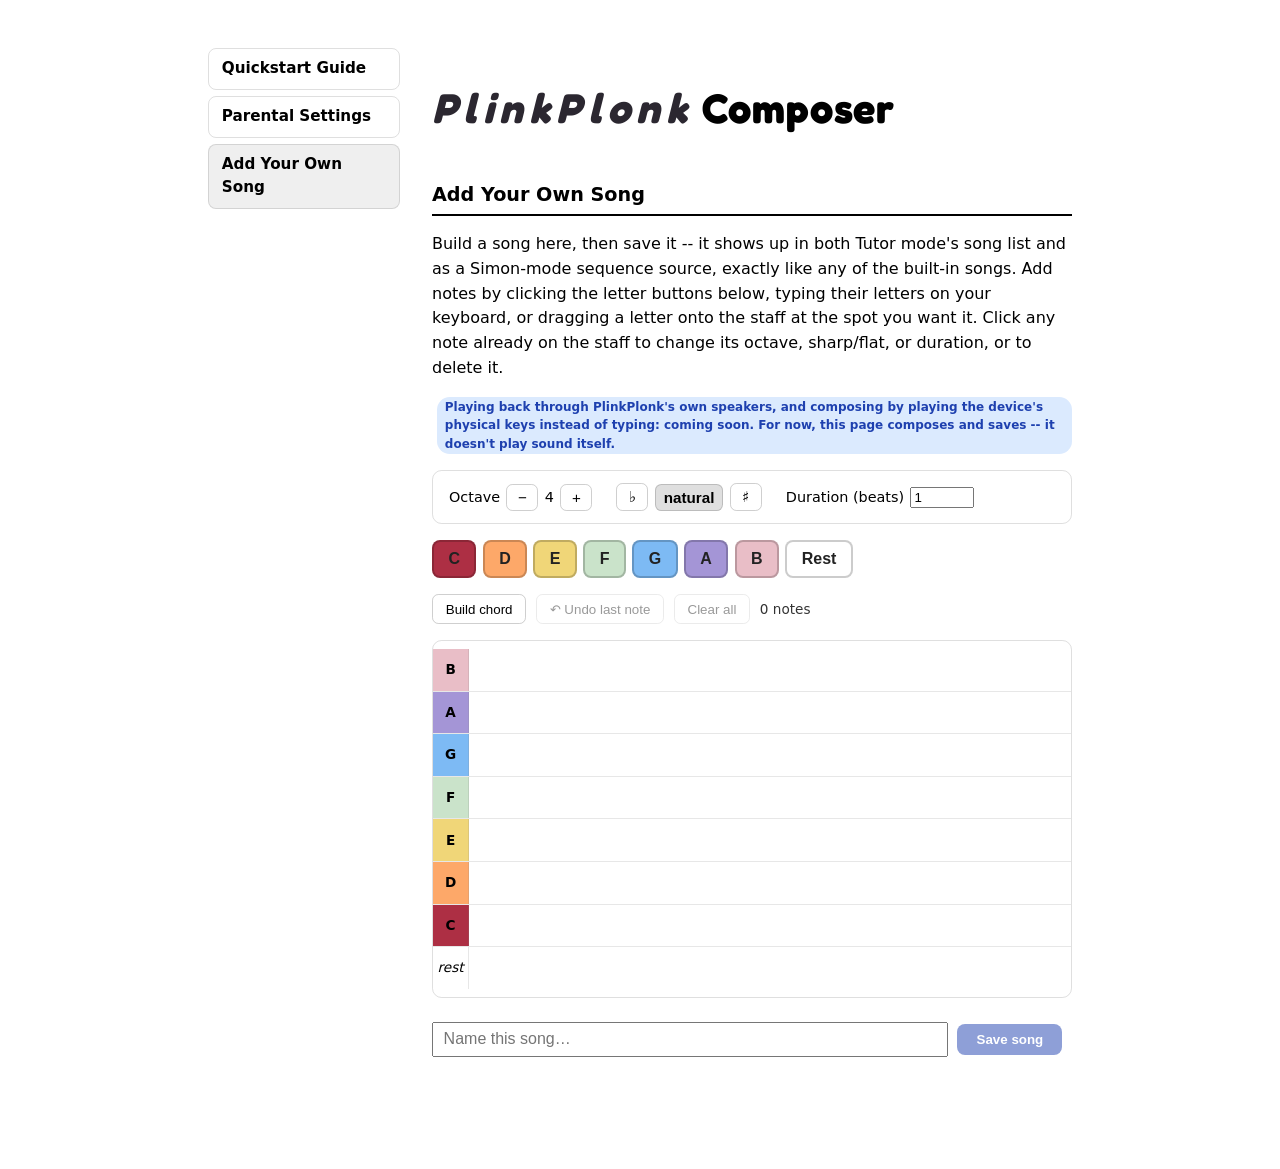
==== web/add-your-own-song.html @ 1f18d6dd "Remove the wordmark's white/theme-colored text-stroke entirely Direct feedback: the outline (visible" ====
<!doctype html>
<html lang="en">
<head>
<meta charset="utf-8">
<meta name="viewport" content="width=device-width, initial-scale=1">
<title>PlinkPlonk Add Your Own Song</title>
<link rel="preconnect" href="https://fonts.googleapis.com">
<link rel="preconnect" href="https://fonts.gstatic.com" crossorigin>
<link href="https://fonts.googleapis.com/css2?family=Fredoka:wght@600&display=swap" rel="stylesheet">
<link rel="stylesheet" href="style.css">
<style>
  /* Composer-specific styles, kept out of the shared style.css since
     no other page needs them. Colors below are the KEYCAP hex palette
     from docs/color-palette.md, not led_ring.py's NOTE_COLORS -- the
     ring's values are deliberately dim (max channel 88/255) for LED
     legibility and would read as near-black on a page; the keycap
     set is "what the letter's physical button actually looks like,"
     the more natural reference for a screen. Keep both in sync with
     their respective source-of-truth files if either is retuned. */
  .letter-colors {
    --c: #ad2f44; --d: #fda869; --e: #f0d678;
    --f: #cae3ca; --g: #7dbaf4; --a: #a495d6; --b: #e9bec7;
  }

  .composer { margin-top: 1rem; }

  .pen-row {
    display: flex;
    flex-wrap: wrap;
    gap: 1.5rem;
    align-items: center;
    padding: 0.75rem 1rem;
    border: 1px solid #8884;
    border-radius: 0.6rem;
    margin-bottom: 1rem;
  }
  .pen-group { display: flex; align-items: center; gap: 0.4rem; font-size: 0.9rem; }
  .pen-group button {
    min-width: 2rem;
    padding: 0.25rem 0.5rem;
    border-radius: 0.4rem;
    border: 1px solid #8886;
    background: transparent;
    color: inherit;
    cursor: pointer;
    font-size: 0.95rem;
  }
  .pen-group button.active { background: #8884; font-weight: 700; }
  .pen-group input[type="number"] { width: 3.5rem; }

  .palette {
    display: flex;
    gap: 0.4rem;
    margin-bottom: 1rem;
    flex-wrap: wrap;
  }
  .palette button, .rest-btn {
    padding: 0.5rem 0.9rem;
    border-radius: 0.5rem;
    border: 2px solid #0003;
    font-weight: 700;
    font-size: 1rem;
    cursor: pointer;
    color: #222;
  }
  /* Solid white, not the previous translucent #8882 (~13% opacity --
     barely visible next to the vividly-colored note buttons, and its
     `color: inherit` text made it worse in dark mode). Fixed color
     regardless of page theme, matching how the note buttons are also
     fixed colors rather than adapting to light/dark -- direct
     feedback 2026-09-02. */
  .rest-btn { background: #fff; color: #222; border-style: dashed; }
  .palette button[draggable], .rest-btn[draggable] { cursor: grab; }

  .staff {
    border: 1px solid #8884;
    border-radius: 0.6rem;
    padding: 0.5rem 0;
    overflow-x: auto;
    margin-bottom: 0.75rem;
  }
  .lane {
    position: relative;
    height: 2.6rem;
    border-bottom: 1px solid #8883;
    display: flex;
    align-items: center;
  }
  .lane:last-child { border-bottom: none; }
  .lane-label {
    position: sticky;
    left: 0;
    width: 2.2rem;
    flex: 0 0 2.2rem;
    text-align: center;
    font-weight: 700;
    font-size: 0.85rem;
    background: Canvas;
    z-index: 1;
    border-right: 1px solid #8883;
    align-self: stretch;
    display: flex;
    align-items: center;
    justify-content: center;
  }
  .lane-track { position: relative; flex: 1; height: 100%; min-width: 20rem; }
  .rest-lane .lane-label { font-style: italic; font-weight: 400; }

  .note-token {
    position: absolute;
    top: 0.35rem;
    height: 1.9rem;
    border-radius: 0.35rem;
    border: 2px solid #0003;
    display: flex;
    align-items: center;
    justify-content: center;
    font-size: 0.75rem;
    font-weight: 700;
    color: #222;
    cursor: pointer;
    white-space: nowrap;
    padding: 0 0.3rem;
    box-sizing: border-box;
  }
  .note-token.selected { outline: 3px solid #1e40af; outline-offset: 1px; }
  /* Same fix as .rest-btn above -- solid white, not translucent. */
  .note-token.rest-token { background: #fff; color: #222; border-style: dashed; }

  .toolbar { display: flex; gap: 0.6rem; flex-wrap: wrap; margin-bottom: 1rem; align-items: center; }
  .toolbar button { padding: 0.4rem 0.8rem; border-radius: 0.4rem; border: 1px solid #8886; background: transparent; color: inherit; cursor: pointer; }
  .toolbar button:disabled { opacity: 0.4; cursor: not-allowed; }
  .toolbar button.armed { border-color: #b91c1c; color: #b91c1c; font-weight: 700; }
  .toolbar button[aria-pressed="true"] { background: #1e40af; border-color: #1e40af; color: #fff; font-weight: 700; }
  /* Chord members share a beat position (see beatOffsets() in the JS)
     -- this outline is the only visual cue tying them together across
     lanes, so it needs to read clearly even next to a note's own
     letter-colored background. Purple, not the same blue as
     .selected below, so a selected chord note doesn't read as just a
     thicker version of the same outline. */
  .note-token.chorded { outline: 2px solid #7c3aed; outline-offset: 1px; }

  .editor-panel {
    border: 1px solid #8884;
    border-radius: 0.6rem;
    padding: 0.75rem 1rem;
    margin-bottom: 1rem;
    display: none;
  }
  .editor-panel.open { display: flex; gap: 1.5rem; flex-wrap: wrap; align-items: center; }

  .save-row { display: flex; gap: 0.6rem; flex-wrap: wrap; align-items: center; margin-top: 1.5rem; }
  .save-row input[type="text"] { flex: 1; min-width: 12rem; padding: 0.4rem 0.6rem; font-size: 1rem; }
  .save-row button {
    padding: 0.5rem 1.2rem;
    border-radius: 0.5rem;
    border: none;
    background: #1e40af;
    color: white;
    font-weight: 700;
    cursor: pointer;
  }
  .save-row button:disabled { opacity: 0.5; cursor: not-allowed; }
  .save-status { font-size: 0.9rem; }
  .save-status.error { color: #b91c1c; }
  .save-status.ok { color: #15803d; }

  /* PlinkPlonk wordmark: on load, each letter fades in, in melody-wave
     order (not left-to-right reading order -- see --i on each span
     below), then once the whole word is visible, a second pass in
     that same order briefly flashes each letter to its real LED color
     before settling back to its resting color for good. The stroke
     never changes, only the fill (color) animates, so at rest the
     word reads as plain text -- the color wave is a one-time
     flourish, not the resting state, since a fully colored wordmark
     tested as too hard to read. Ported from the "ChromaCade Composer"
     design artifact, 2026-09-02 -- see that artifact for the fuller
     design rationale/iteration history.

     Resting/stroke color is theme-aware (--wm-base below), not a flat
     white like the artifact used -- that artifact had its own dark
     page background to sit against; this page has no dark theme of
     its own, just the browser's light/dark default via style.css's
     color-scheme: light dark, so white text needs to become dark text
     in light mode or it's invisible against the common white
     background. No background chip needed once the text color itself
     adapts -- direct feedback 2026-09-02, an earlier version used a
     dark pill behind the wordmark instead. */
  /* Font/size/spacing now come from style.css's shared h1 rule (kept
     in sync there so this page's animated wordmark matches the plain
     "PlinkPlonk" heading on the other 2 pages) -- this class only
     adds the layout this page's heading specifically needs (wordmark
     + "Composer" as a wrapping flex row). */
  .composer-title {
    display: flex;
    align-items: center;
    flex-wrap: wrap;
    gap: 0.5rem;
  }
  /* Italic + letter-spacing now come from style.css's shared
     .wordmark rule (kept in sync there so the plain "PlinkPlonk" on
     the other 2 pages matches this animated one exactly) -- this page
     just adds --wm-base, the animated version's theme-aware fill
     color, which the plain static wordmark on the other pages doesn't
     need (it just takes the surrounding text color). */
  .wordmark {
    --wm-base: #2b2730;
  }
  @media (prefers-color-scheme: dark) {
    .wordmark { --wm-base: #fff; }
  }
  @keyframes wordmark-reveal {
    from { opacity: 0; }
    to { opacity: 1; }
  }
  @keyframes wordmark-wave {
    0%, 100% { color: var(--wm-base); }
    20%, 80% { color: var(--letter-color); }
  }
  /* Plain and fully visible by default -- NOT animating on page load.
     The reveal+wave sequence only runs once JS adds .play to .wordmark
     (see the script below), gated on the exact same trigger as the
     melody (autoplay-allowed immediately, or the first click/keypress
     otherwise) so the two can never drift apart the way they did when
     the visual ran unconditionally on load while audio waited for a
     gesture -- direct feedback 2026-09-02. */
  .wordmark span {
    display: inline-block;
    opacity: 1;
    color: var(--wm-base);
  }
  .wordmark.play span {
    opacity: 0;
    animation:
      wordmark-reveal 0.15s ease-out calc(var(--i) * 0.16s) forwards,
      wordmark-wave 0.8s ease-in-out calc(1s + var(--i) * 0.16s) forwards;
  }
  @media (prefers-reduced-motion: reduce) {
    .wordmark.play span {
      animation: none;
      opacity: 1;
      color: var(--wm-base);
    }
  }
</style>
</head>
<body>
<div class="page letter-colors">
<nav class="site-nav" aria-label="Site sections">
  <a href="index.html">Quickstart Guide</a>
  <a href="parental-settings.html">Parental Settings</a>
  <a href="add-your-own-song.html" class="active">Add Your Own Song</a>
</nav>
<div class="content">

<h1 class="composer-title"><span class="wordmark" aria-label="PlinkPlonk"><span style="--letter-color:rgb(176,0,0); --i:2">P</span><span style="--letter-color:rgb(176,30,0); --i:6">l</span><span style="--letter-color:rgb(176,110,0); --i:0">i</span><span style="--letter-color:rgb(0,176,0); --i:3">n</span><span style="--letter-color:rgb(0,0,176); --i:1">k</span><span style="--letter-color:rgb(80,0,176); --i:5">P</span><span style="--letter-color:rgb(176,0,70); --i:4">l</span><span style="--letter-color:rgb(176,0,0); --i:9">o</span><span style="--letter-color:rgb(176,30,0); --i:8">n</span><span style="--letter-color:rgb(176,110,0); --i:7">k</span></span> Composer</h1>
<h2>Add Your Own Song</h2>
<p>
  Build a song here, then save it -- it shows up in both Tutor mode's song list and
  as a Simon-mode sequence source, exactly like any of the built-in songs. Add notes
  by clicking the letter buttons below, typing their letters on your keyboard, or
  dragging a letter onto the staff at the spot you want it. Click any note already on
  the staff to change its octave, sharp/flat, or duration, or to delete it.
</p>
<p class="soon" style="display:block; margin-top:0.5rem;">
  Playing back through PlinkPlonk's own speakers, and composing by playing the
  device's physical keys instead of typing: coming soon. For now, this page composes
  and saves -- it doesn't play sound itself.
</p>

<div class="composer">

<div class="pen-row" aria-label="Settings for the next note you add">
  <div class="pen-group">
    <span>Octave</span>
    <button type="button" id="octave-down" aria-label="Lower octave">&minus;</button>
    <span id="octave-value">4</span>
    <button type="button" id="octave-up" aria-label="Higher octave">+</button>
  </div>
  <div class="pen-group" role="group" aria-label="Sharp, natural, or flat">
    <button type="button" data-accidental="-1">&#9837;</button>
    <button type="button" data-accidental="0" class="active">natural</button>
    <button type="button" data-accidental="1">&#9839;</button>
  </div>
  <div class="pen-group">
    <label for="duration-input">Duration (beats)</label>
    <input type="number" id="duration-input" value="1" min="0.25" step="0.25">
  </div>
</div>

<div class="palette" aria-label="Note letters -- click, or drag onto the staff">
  <button type="button" draggable="true" data-letter="C" style="background:var(--c)">C</button>
  <button type="button" draggable="true" data-letter="D" style="background:var(--d)">D</button>
  <button type="button" draggable="true" data-letter="E" style="background:var(--e)">E</button>
  <button type="button" draggable="true" data-letter="F" style="background:var(--f)">F</button>
  <button type="button" draggable="true" data-letter="G" style="background:var(--g)">G</button>
  <button type="button" draggable="true" data-letter="A" style="background:var(--a)">A</button>
  <button type="button" draggable="true" data-letter="B" style="background:var(--b)">B</button>
  <button type="button" draggable="true" class="rest-btn" data-letter="">Rest</button>
</div>

<div class="toolbar">
  <button type="button" id="chord-btn" aria-pressed="false">Build chord</button>
  <button type="button" id="undo-btn" disabled>&#8630; Undo last note</button>
  <button type="button" id="clear-btn" disabled>Clear all</button>
  <span id="note-count" style="font-size:0.85rem; opacity:0.8;">0 notes</span>
</div>
<p id="chord-hint" class="soon" style="display:none; margin-top:-0.5rem; margin-bottom:0.75rem;">
  Building a chord -- add up to 7 different letters, they'll stack together. Click "Build chord" again when done.
</p>

<div class="staff" id="staff" aria-label="Your song, low notes at the bottom">
  <!-- 8 lanes (B..C, then Rest) built by JS below -->
</div>

<div class="editor-panel" id="editor-panel">
  <strong>Editing note <span id="editor-position"></span>:</strong>
  <div class="pen-group">
    <span>Octave</span>
    <button type="button" id="editor-octave-down">&minus;</button>
    <span id="editor-octave-value"></span>
    <button type="button" id="editor-octave-up">+</button>
  </div>
  <div class="pen-group" role="group" aria-label="Sharp, natural, or flat">
    <button type="button" id="editor-flat">&#9837;</button>
    <button type="button" id="editor-natural">natural</button>
    <button type="button" id="editor-sharp">&#9839;</button>
  </div>
  <div class="pen-group">
    <label for="editor-duration">Duration (beats)</label>
    <input type="number" id="editor-duration" min="0.25" step="0.25">
  </div>
  <button type="button" id="editor-repeat">Repeat</button>
  <button type="button" id="editor-delete" style="color:#b91c1c;">Delete this note</button>
  <button type="button" id="editor-close">Done</button>
</div>

<div class="save-row">
  <input type="text" id="song-name" placeholder="Name this song&hellip;" maxlength="60">
  <button type="button" id="save-btn" disabled>Save song</button>
  <span class="save-status" id="save-status"></span>
</div>

</div>

</div>
</div>
<script>
"use strict";
// PlinkPlonk's own secret jingle -- the word's letters map, via the
// same C-D-E-F-G-A-B note-color cycle the wordmark wave above uses,
// to C D E F G A B C D E. Ported from the "ChromaCade Composer"
// design artifact 2026-09-02, pacing/notes confirmed live on
// plinkplonk's real speakers (Toy Piano GM voice) that same day --
// see audio/prompts/plinkplonk_theme.wav and tutor_songs.py's
// "plink_the_plonks" entry for that real-hardware version. This is a
// synthesized triangle-wave approximation, not literal FluidSynth
// playback -- a browser has no way to run the real GM soundfont,
// only Web Audio oscillators.
(function () {
  var AudioCtx = window.AudioContext || window.webkitAudioContext;
  if (!AudioCtx) return; // no Web Audio support -- the visual wave still works fine on its own

  // Wave-order, not reading order -- see .wordmark span's --i above
  // (each letter's wave step, independent of where it sits in
  // "PlinkPlonk" itself). Swoop E-G-C, leap to B, back down through
  // A-D, a big jump to the high E, then a descending E-D-C landing on
  // the tonic an octave up. Exactly 10 notes: 2 C/D/E each (second
  // occurrence an octave up), 1 each of F/G/A/B.
  var NOTE_HZ = [
    329.63, // E4 -- i    (--i:0)
    392.0,  // G4 -- k    (--i:1)
    261.63, // C4 -- P    (--i:2)
    349.23, // F4 -- n    (--i:3)
    493.88, // B4 -- l    (--i:4)
    440.0,  // A4 -- P    (--i:5)
    293.66, // D4 -- l    (--i:6)
    659.25, // E5 -- k, octave up (--i:7)
    587.33, // D5 -- n, octave up (--i:8)
    523.25  // C5 -- o, octave up, tonic landing (--i:9)
  ];
  var BASE_DELAY_S = 1.0;
  var STAGGER_S = 0.16;
  var NOTE_DURATION_S = 0.5;
  var CHORD_DURATION_S = 1.2;

  var ctx = new AudioCtx();

  function playNote(freq, startTime, duration, peakGain) {
    duration = duration || NOTE_DURATION_S;
    peakGain = peakGain || 0.15;
    var osc = ctx.createOscillator();
    var gain = ctx.createGain();
    osc.type = "triangle"; // soft/toy-like, not a harsh square/saw
    osc.frequency.value = freq;
    gain.gain.setValueAtTime(0, startTime);
    gain.gain.linearRampToValueAtTime(peakGain, startTime + 0.02);
    gain.gain.exponentialRampToValueAtTime(0.0001, startTime + duration);
    osc.connect(gain);
    gain.connect(ctx.destination);
    osc.start(startTime);
    osc.stop(startTime + duration + 0.05);
  }

  // Schedules the whole melody + landing chord starting `delay`
  // seconds from whenever this actually runs -- called either
  // immediately below (if audio is already allowed to play) or from
  // the first-gesture handler further down. Deliberately NOT just
  // scheduled once up front at page load with a fixed 1s delay: if
  // the browser's autoplay policy has the context suspended, its
  // clock stays frozen at that original schedule until a user gesture
  // resumes it -- by then the *visual* wave (which isn't gated by any
  // permission) has usually already finished, so the melody would
  // start playing well after the colors it's supposed to track. This
  // way, whenever playback actually becomes possible, it starts
  // (near-)immediately rather than replaying a stale schedule.
  // The CSS wave (@keyframes wordmark-wave, 20%/80% { letter-color })
  // doesn't reach full color until 20% into its 0.8s cycle -- a note
  // starting at the same instant the wave animation *begins* is
  // therefore audibly ahead of when its letter actually looks colored.
  // Direct feedback 2026-09-02: shift every note onset by that same
  // 20%-of-0.8s gap so the ear and eye land together.
  var VISUAL_PEAK_OFFSET_S = 0.8 * 0.2;

  function scheduleMelody(delay) {
    var now = ctx.currentTime;
    NOTE_HZ.forEach(function (freq, i) {
      // Last note (i=9, the C5 landing) rings for the same longer
      // duration as the chord notes layered under it below, so the
      // root doesn't cut off while E5/G5 are still sustaining.
      var duration = i === NOTE_HZ.length - 1 ? CHORD_DURATION_S : NOTE_DURATION_S;
      playNote(freq, now + delay + VISUAL_PEAK_OFFSET_S + i * STAGGER_S, duration);
    });

    // Final note (index 9) harmonized into a full C major chord
    // instead of staying a bare tone, so the melody resolves rather
    // than trails off. E5 reuses a pitch already heard at index 7;
    // G5 is new, the one place a note plays without a corresponding
    // letter flash.
    var landingTime = now + delay + VISUAL_PEAK_OFFSET_S + 9 * STAGGER_S;
    playNote(659.25, landingTime, CHORD_DURATION_S, 0.09); // E5
    playNote(783.99, landingTime, CHORD_DURATION_S, 0.09); // G5
  }

  // Starts BOTH the visual reveal/wave (by adding .play, see the CSS
  // above) and the melody together, from whatever moment this actually
  // runs -- the two can only stay in sync if something drives them
  // both from the same trigger, rather than the visual running
  // unconditionally on load while audio waits on its own gesture.
  function startShow() {
    var wordmark = document.querySelector(".wordmark");
    if (wordmark) wordmark.classList.add("play");
    scheduleMelody(BASE_DELAY_S);
  }

  if (ctx.state === "suspended") {
    // Audio blocked until a user gesture -- wait for the first one
    // (a click, or the first keypress from typing a song letter) and
    // start the whole show at that moment, instead of running the
    // visual on load and leaving audio to catch up late.
    var resume = function () {
      ctx.resume().then(startShow);
      window.removeEventListener("pointerdown", resume);
      window.removeEventListener("keydown", resume);
    };
    window.addEventListener("pointerdown", resume, { once: true });
    window.addEventListener("keydown", resume, { once: true });
  } else {
    // Already allowed (e.g. a repeat visit -- browsers grant sites an
    // autoplay allowance once you've interacted with them before) --
    // nothing to wait for, start immediately.
    startShow();
  }
})();
</script>
<script src="add-your-own-song.js"></script>
</body>
</html>
---- web/style.css ----
:root { color-scheme: light dark; }
body {
  font-family: -apple-system, system-ui, "Segoe UI", Roboto, sans-serif;
  max-width: 54rem;
  margin: 3rem auto;
  padding: 0 1.5rem 4rem;
  line-height: 1.55;
}
/* Brand heading -- every h1 across these pages is "PlinkPlonk ..."
   (see index.html/parental-settings.html/add-your-own-song.html),
   never a different kind of heading, so this styles the bare
   selector rather than needing a dedicated class. Fredoka is loaded
   via a per-page <link> (not @import here, so the pages that don't
   need it can skip the request -- though in practice all 3 currently
   do), matching the size/font used for the composer page's animated
   wordmark so the brand reads consistently across all 3 pages. */
h1 {
  font-family: "Fredoka", ui-rounded, "Segoe UI", sans-serif;
  font-weight: 700;
  font-size: clamp(1.9rem, 5vw, 2.6rem);
  letter-spacing: 0.02em;
  margin-bottom: 0.25rem;
}
/* The "PlinkPlonk" wordmark's own emphasis -- italic + wider tracking,
   set apart from the rest of the heading (a badge, or "Composer" on
   the add-your-own-song page, both stay upright/normal-spacing).
   Shared here so index.html/parental-settings.html's plain heading
   matches the composer page's animated wordmark exactly, not just in
   font/size (both already come from the h1 rule above) but in this
   emphasis too -- direct request 2026-09-02. The composer page's own
   <style> block still owns --wm-base (the animated version's
   theme-aware fill color) and the reveal/wave keyframes -- those are
   specific to that page's letter-by-letter animation, not needed here
   where the word is just static text taking the surrounding color. */
.wordmark {
  font-style: italic;
  letter-spacing: 0.15em;
}
h2 { font-size: 1.2rem; margin-top: 2.5rem; border-bottom: 2px solid currentColor; padding-bottom: 0.25rem; }
h3 { font-size: 1rem; margin-top: 1.5rem; }
.badge {
  display: inline-block;
  padding: 0.15rem 0.6rem;
  border-radius: 1rem;
  background: #fef3c7;
  color: #92400e;
  font-size: 0.8rem;
  font-weight: 600;
}
.soon {
  display: inline-block;
  padding: 0.05rem 0.5rem;
  border-radius: 0.8rem;
  background: #dbeafe;
  color: #1e40af;
  font-size: 0.75rem;
  font-weight: 600;
  margin-left: 0.3rem;
}
table { border-collapse: collapse; width: 100%; margin: 0.75rem 0; }
td, th { text-align: left; padding: 0.3rem 0.6rem 0.3rem 0; border-bottom: 1px solid #8883; font-size: 0.95rem; }
.swatch { display: inline-block; width: 0.9rem; height: 0.9rem; border-radius: 50%; margin-right: 0.4rem; vertical-align: -1px; border: 1px solid #8888; }
code { background: #8882; padding: 0.1rem 0.35rem; border-radius: 0.3rem; font-size: 0.9em; }
ul, ol { padding-left: 1.3rem; }
li { margin: 0.3rem 0; }

/* Site-wide sidebar nav, shared by every page under web/ -- stacks
   above the content on narrow (phone) viewports, becomes a true left
   sidebar once there's room, per "a side section" request 2026-08-17. */
.page {
  display: flex;
  flex-direction: column;
  gap: 2rem;
}
.site-nav {
  display: flex;
  flex-direction: column;
  gap: 0.4rem;
}
.site-nav a {
  display: block;
  padding: 0.5rem 0.8rem;
  border-radius: 0.5rem;
  text-decoration: none;
  color: inherit;
  border: 1px solid #8884;
  font-weight: 600;
  font-size: 0.95rem;
}
.site-nav a.active {
  background: #8882;
}
.content { min-width: 0; }
@media (min-width: 768px) {
  .page { flex-direction: row; align-items: flex-start; }
  .site-nav { position: sticky; top: 2rem; flex: 0 0 12rem; }
  .content { flex: 1; }
}

.coming-soon {
  margin-top: 2rem;
  padding: 1.5rem;
  border: 1px dashed #8886;
  border-radius: 0.75rem;
}
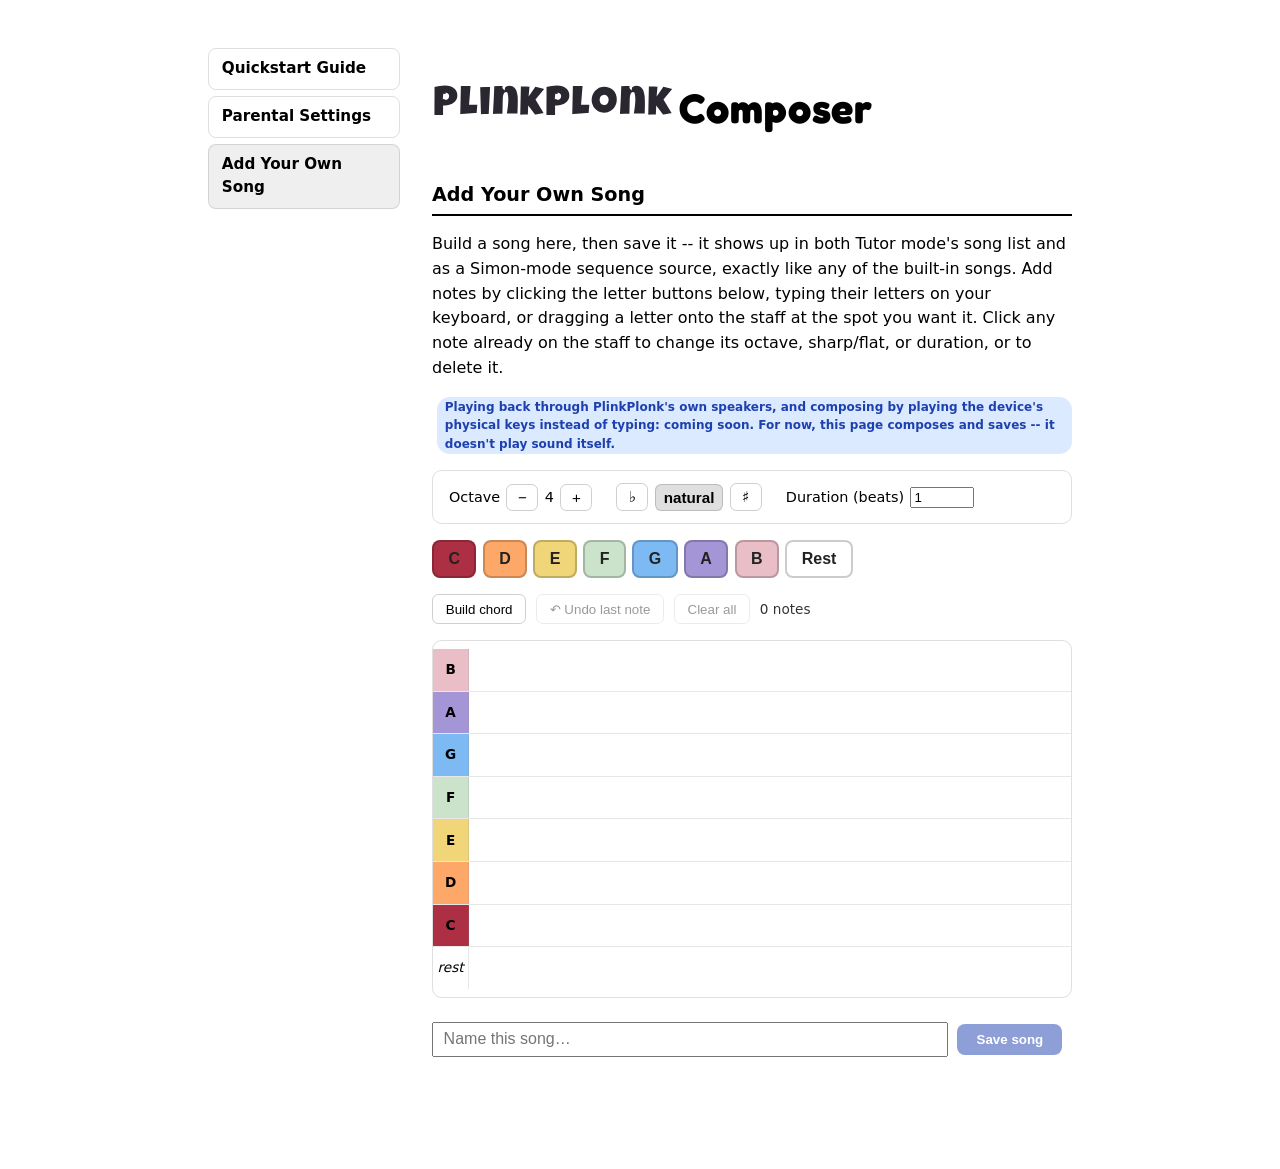
==== commit db5d2d46: "Switch the PlinkPlonk wordmark to Luckiest Guy + white outline Wanted Creative Block BB (Blambot), b" ====
--- a/web/add-your-own-song.html
+++ b/web/add-your-own-song.html
@@ -6,7 +6,7 @@
 <title>PlinkPlonk Add Your Own Song</title>
 <link rel="preconnect" href="https://fonts.googleapis.com">
 <link rel="preconnect" href="https://fonts.gstatic.com" crossorigin>
-<link href="https://fonts.googleapis.com/css2?family=Fredoka:wght@600&display=swap" rel="stylesheet">
+<link href="https://fonts.googleapis.com/css2?family=Fredoka:wght@600&family=Luckiest+Guy&display=swap" rel="stylesheet">
 <link rel="stylesheet" href="style.css">
 <style>
   /* Composer-specific styles, kept out of the shared style.css since
@@ -197,12 +197,15 @@
     flex-wrap: wrap;
     gap: 0.5rem;
   }
-  /* Italic + letter-spacing now come from style.css's shared
-     .wordmark rule (kept in sync there so the plain "PlinkPlonk" on
-     the other 2 pages matches this animated one exactly) -- this page
-     just adds --wm-base, the animated version's theme-aware fill
-     color, which the plain static wordmark on the other pages doesn't
-     need (it just takes the surrounding text color). */
+  /* Font and outline now come from style.css's shared .wordmark rule
+     (kept in sync there so the plain "PlinkPlonk" on the other 2
+     pages matches this animated one exactly) -- this page just adds
+     --wm-base, the animated version's theme-aware fill color, which
+     the plain static wordmark on the other pages doesn't need (it
+     just takes the surrounding text color). The white text-stroke
+     outline is unaffected by the color wave below, since stroke and
+     fill are independent in text-stroke -- it stays white while
+     `color` animates through each letter's --letter-color. */
   .wordmark {
     --wm-base: #2b2730;
   }
--- a/web/style.css
+++ b/web/style.css
@@ -21,20 +21,32 @@
   letter-spacing: 0.02em;
   margin-bottom: 0.25rem;
 }
-/* The "PlinkPlonk" wordmark's own emphasis -- italic + wider tracking,
-   set apart from the rest of the heading (a badge, or "Composer" on
-   the add-your-own-song page, both stay upright/normal-spacing).
-   Shared here so index.html/parental-settings.html's plain heading
-   matches the composer page's animated wordmark exactly, not just in
-   font/size (both already come from the h1 rule above) but in this
-   emphasis too -- direct request 2026-09-02. The composer page's own
-   <style> block still owns --wm-base (the animated version's
-   theme-aware fill color) and the reveal/wave keyframes -- those are
-   specific to that page's letter-by-letter animation, not needed here
-   where the word is just static text taking the surrounding color. */
+/* The "PlinkPlonk" wordmark's own emphasis -- its own display font
+   plus a white outline, set apart from the rest of the heading (a
+   badge, or "Composer" on the add-your-own-song page, both stay in
+   the plain Fredoka from the h1 rule above). Shared here so
+   index.html/parental-settings.html's plain heading matches the
+   composer page's animated wordmark exactly. Direct request
+   2026-09-05: wanted Creative Block BB (Blambot) -- its free license
+   explicitly excludes webfont/embedding use, so Luckiest Guy (Google
+   Fonts, OFL-licensed, same bold hand-lettered-comic spirit) stands in
+   instead. Replaced the previous italic + wide-tracking emphasis
+   (2026-09-02) outright rather than layering it on top of the new
+   font -- Luckiest Guy is already a heavy, wide-set display face, and
+   browsers fake italics on fonts with no real italic style by
+   skewing, which looks bad on chunky glyphs like this. The composer
+   page's own <style> block still owns --wm-base (the animated
+   version's theme-aware fill color) and the reveal/wave keyframes --
+   those are specific to that page's letter-by-letter animation, not
+   needed here where the word is just static text taking the
+   surrounding color. text-stroke is a fill-independent outline, so it
+   stays constant white through the composer page's color-wave
+   animation without needing its own theme handling. */
 .wordmark {
-  font-style: italic;
-  letter-spacing: 0.15em;
+  font-family: "Luckiest Guy", ui-rounded, "Segoe UI", sans-serif;
+  letter-spacing: 0.02em;
+  -webkit-text-stroke: 2pt #fff;
+  text-stroke: 2pt #fff;
 }
 h2 { font-size: 1.2rem; margin-top: 2.5rem; border-bottom: 2px solid currentColor; padding-bottom: 0.25rem; }
 h3 { font-size: 1rem; margin-top: 1.5rem; }
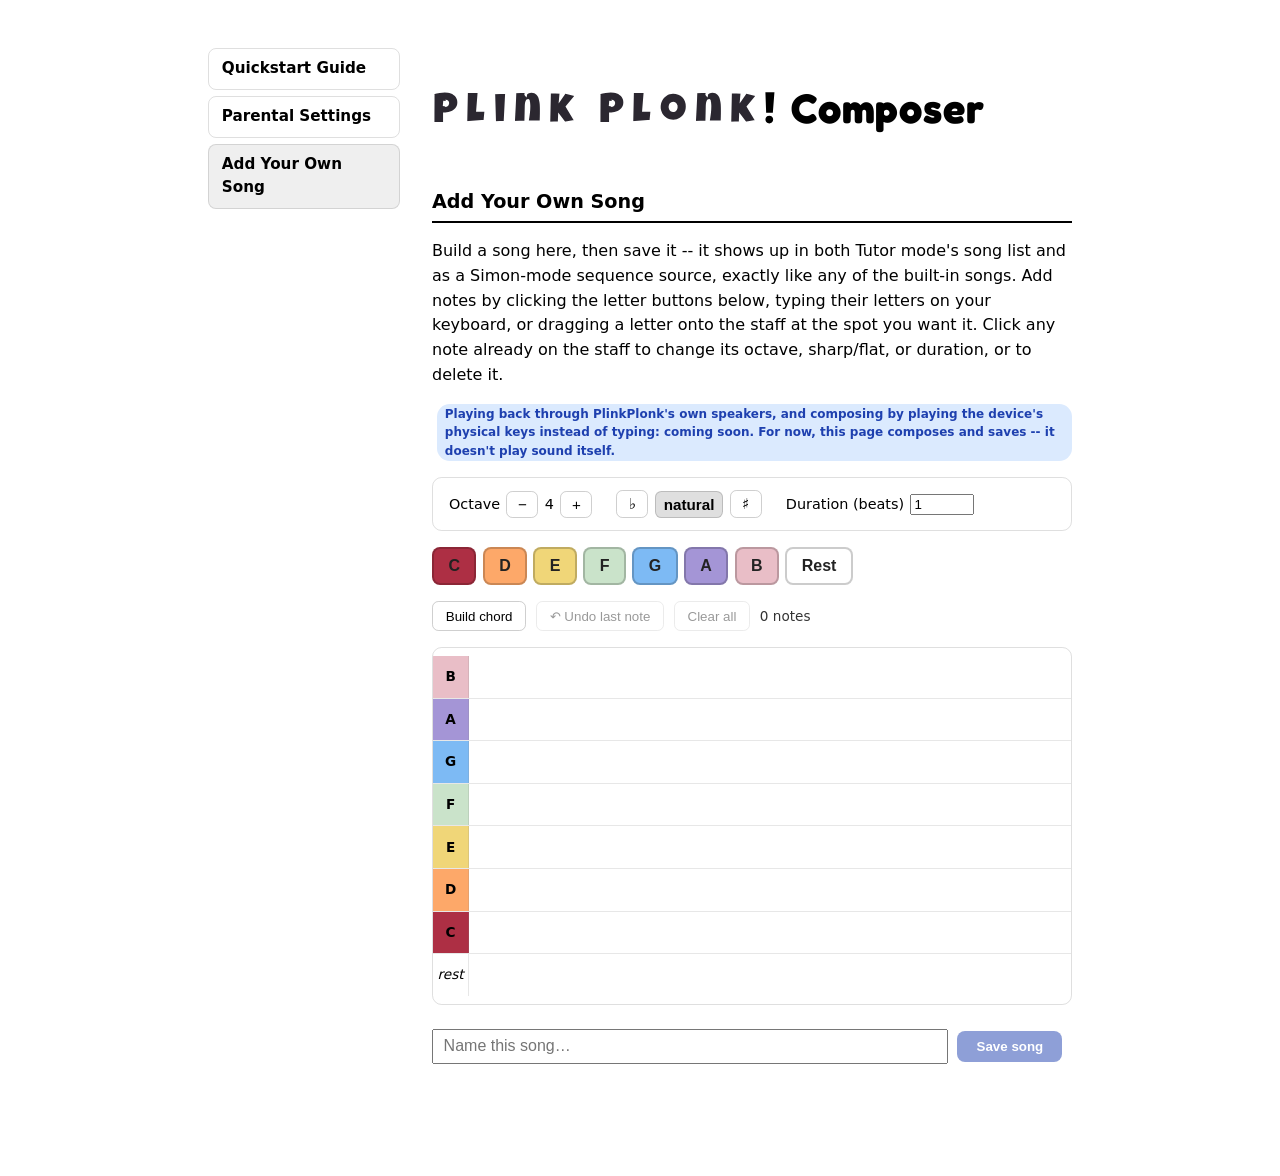
==== commit ae8878d6: "Wordmark: "Plink Plonk!", colorize-and-hold animation, baseline fix - Text is now two words plus an " ====
--- a/web/add-your-own-song.html
+++ b/web/add-your-own-song.html
@@ -165,17 +165,20 @@
   .save-status.error { color: #b91c1c; }
   .save-status.ok { color: #15803d; }
 
-  /* PlinkPlonk wordmark: on load, each letter fades in, in melody-wave
+  /* Plink Plonk! wordmark: the whole word is visible from the start,
+     in its resting color (--wm-base below) -- no letter-by-letter
+     fade-in anymore. Once JS adds .play (see the script below), each
+     letter turns from --wm-base to its real LED color in melody-wave
      order (not left-to-right reading order -- see --i on each span
-     below), then once the whole word is visible, a second pass in
-     that same order briefly flashes each letter to its real LED color
-     before settling back to its resting color for good. The stroke
-     never changes, only the fill (color) animates, so at rest the
-     word reads as plain text -- the color wave is a one-time
-     flourish, not the resting state, since a fully colored wordmark
-     tested as too hard to read. Ported from the "ChromaCade Composer"
-     design artifact, 2026-09-02 -- see that artifact for the fuller
-     design rationale/iteration history.
+     below) and STAYS that color -- unlike the previous version, there
+     is no revert back to --wm-base afterward. Direct feedback
+     2026-09-05: colorize-and-hold reads better than the old
+     flash-then-revert pulse, and matches "Add Your Own Song"'s theme
+     of the word gradually becoming what it describes. The space and
+     "!" are plain text, not wrapped in a colored span -- they're not
+     musical letters, so they just sit in --wm-base throughout. Ported
+     from the "ChromaCade Composer" design artifact, 2026-09-02 -- see
+     that artifact for the earlier reveal+flash iteration's rationale.
 
      Resting/stroke color is theme-aware (--wm-base below), not a flat
      white like the artifact used -- that artifact had its own dark
@@ -188,61 +191,59 @@
      dark pill behind the wordmark instead. */
   /* Font/size/spacing now come from style.css's shared h1 rule (kept
      in sync there so this page's animated wordmark matches the plain
-     "PlinkPlonk" heading on the other 2 pages) -- this class only
+     "Plink Plonk!" heading on the other 2 pages) -- this class only
      adds the layout this page's heading specifically needs (wordmark
-     + "Composer" as a wrapping flex row). */
+     + "Composer" as a wrapping flex row). align-items: baseline, not
+     center -- Luckiest Guy (the wordmark) and Fredoka ("Composer")
+     have different font metrics at the same font-size, so centering
+     by box height left "Composer" visibly floating relative to the
+     wordmark; aligning by text baseline instead (direct feedback
+     2026-09-05: "raise the baseline of Composer to match") is the
+     robust fix, not a hand-tuned pixel offset that would need
+     re-tuning if either font's metrics change. */
   .composer-title {
     display: flex;
-    align-items: center;
+    align-items: baseline;
     flex-wrap: wrap;
     gap: 0.5rem;
   }
   /* Font and outline now come from style.css's shared .wordmark rule
-     (kept in sync there so the plain "PlinkPlonk" on the other 2
+     (kept in sync there so the plain "Plink Plonk!" on the other 2
      pages matches this animated one exactly) -- this page just adds
      --wm-base, the animated version's theme-aware fill color, which
      the plain static wordmark on the other pages doesn't need (it
      just takes the surrounding text color). The white text-stroke
-     outline is unaffected by the color wave below, since stroke and
-     fill are independent in text-stroke -- it stays white while
-     `color` animates through each letter's --letter-color. */
+     outline is unaffected by the colorize animation below, since
+     stroke and fill are independent in text-stroke -- it stays white
+     while `color` animates from --wm-base to each letter's
+     --letter-color. */
   .wordmark {
     --wm-base: #2b2730;
   }
   @media (prefers-color-scheme: dark) {
     .wordmark { --wm-base: #fff; }
   }
-  @keyframes wordmark-reveal {
-    from { opacity: 0; }
-    to { opacity: 1; }
-  }
-  @keyframes wordmark-wave {
-    0%, 100% { color: var(--wm-base); }
-    20%, 80% { color: var(--letter-color); }
-  }
-  /* Plain and fully visible by default -- NOT animating on page load.
-     The reveal+wave sequence only runs once JS adds .play to .wordmark
-     (see the script below), gated on the exact same trigger as the
-     melody (autoplay-allowed immediately, or the first click/keypress
-     otherwise) so the two can never drift apart the way they did when
-     the visual ran unconditionally on load while audio waited for a
-     gesture -- direct feedback 2026-09-02. */
+  @keyframes wordmark-colorize {
+    from { color: var(--wm-base); }
+    to { color: var(--letter-color); }
+  }
   .wordmark span {
     display: inline-block;
-    opacity: 1;
     color: var(--wm-base);
   }
+  /* forwards fill-mode holds the final (colored) keyframe rather than
+     reverting -- the whole point of the 2026-09-05 redesign. Gated on
+     .play, added by JS below on the exact same trigger as the melody
+     (autoplay-allowed immediately, or the first click/keypress
+     otherwise) so the two can never drift apart -- direct feedback
+     2026-09-02. */
   .wordmark.play span {
-    opacity: 0;
-    animation:
-      wordmark-reveal 0.15s ease-out calc(var(--i) * 0.16s) forwards,
-      wordmark-wave 0.8s ease-in-out calc(1s + var(--i) * 0.16s) forwards;
+    animation: wordmark-colorize 0.25s ease-in-out calc(1s + var(--i) * 0.16s) forwards;
   }
   @media (prefers-reduced-motion: reduce) {
     .wordmark.play span {
       animation: none;
-      opacity: 1;
-      color: var(--wm-base);
+      color: var(--letter-color);
     }
   }
 </style>
@@ -256,7 +257,7 @@
 </nav>
 <div class="content">
 
-<h1 class="composer-title"><span class="wordmark" aria-label="PlinkPlonk"><span style="--letter-color:rgb(176,0,0); --i:2">P</span><span style="--letter-color:rgb(176,30,0); --i:6">l</span><span style="--letter-color:rgb(176,110,0); --i:0">i</span><span style="--letter-color:rgb(0,176,0); --i:3">n</span><span style="--letter-color:rgb(0,0,176); --i:1">k</span><span style="--letter-color:rgb(80,0,176); --i:5">P</span><span style="--letter-color:rgb(176,0,70); --i:4">l</span><span style="--letter-color:rgb(176,0,0); --i:9">o</span><span style="--letter-color:rgb(176,30,0); --i:8">n</span><span style="--letter-color:rgb(176,110,0); --i:7">k</span></span> Composer</h1>
+<h1 class="composer-title"><span class="wordmark" aria-label="Plink Plonk!"><span style="--letter-color:rgb(176,0,0); --i:2">P</span><span style="--letter-color:rgb(176,30,0); --i:6">l</span><span style="--letter-color:rgb(176,110,0); --i:0">i</span><span style="--letter-color:rgb(0,176,0); --i:3">n</span><span style="--letter-color:rgb(0,0,176); --i:1">k</span> <span style="--letter-color:rgb(80,0,176); --i:5">P</span><span style="--letter-color:rgb(176,0,70); --i:4">l</span><span style="--letter-color:rgb(176,0,0); --i:9">o</span><span style="--letter-color:rgb(176,30,0); --i:8">n</span><span style="--letter-color:rgb(176,110,0); --i:7">k</span>!</span> Composer</h1>
 <h2>Add Your Own Song</h2>
 <p>
   Build a song here, then save it -- it shows up in both Tutor mode's song list and
@@ -350,7 +351,7 @@
 </div>
 <script>
 "use strict";
-// PlinkPlonk's own secret jingle -- the word's letters map, via the
+// Plink Plonk!'s own secret jingle -- the word's letters map, via the
 // same C-D-E-F-G-A-B note-color cycle the wordmark wave above uses,
 // to C D E F G A B C D E. Ported from the "ChromaCade Composer"
 // design artifact 2026-09-02, pacing/notes confirmed live on
@@ -366,7 +367,7 @@
 
   // Wave-order, not reading order -- see .wordmark span's --i above
   // (each letter's wave step, independent of where it sits in
-  // "PlinkPlonk" itself). Swoop E-G-C, leap to B, back down through
+  // "Plink Plonk!" itself). Swoop E-G-C, leap to B, back down through
   // A-D, a big jump to the high E, then a descending E-D-C landing on
   // the tonic an octave up. Exactly 10 notes: 2 C/D/E each (second
   // occurrence an octave up), 1 each of F/G/A/B.
@@ -417,13 +418,13 @@
   // start playing well after the colors it's supposed to track. This
   // way, whenever playback actually becomes possible, it starts
   // (near-)immediately rather than replaying a stale schedule.
-  // The CSS wave (@keyframes wordmark-wave, 20%/80% { letter-color })
-  // doesn't reach full color until 20% into its 0.8s cycle -- a note
-  // starting at the same instant the wave animation *begins* is
-  // therefore audibly ahead of when its letter actually looks colored.
-  // Direct feedback 2026-09-02: shift every note onset by that same
-  // 20%-of-0.8s gap so the ear and eye land together.
-  var VISUAL_PEAK_OFFSET_S = 0.8 * 0.2;
+  // No compensating visual-peak offset needed anymore (there was one
+  // here through 2026-09-02, removed 2026-09-05): that was to line up
+  // a note's onset with the *peak* of a flash-then-revert color pulse
+  // 20% into its cycle. The redesigned colorize animation is one-way
+  // (--wm-base to --letter-color, held) starting immediately at the
+  // scheduled time, so a note's onset and its letter's color change
+  // beginning are already the same moment.
 
   function scheduleMelody(delay) {
     var now = ctx.currentTime;
@@ -432,20 +433,20 @@
       // duration as the chord notes layered under it below, so the
       // root doesn't cut off while E5/G5 are still sustaining.
       var duration = i === NOTE_HZ.length - 1 ? CHORD_DURATION_S : NOTE_DURATION_S;
-      playNote(freq, now + delay + VISUAL_PEAK_OFFSET_S + i * STAGGER_S, duration);
+      playNote(freq, now + delay + i * STAGGER_S, duration);
     });
 
     // Final note (index 9) harmonized into a full C major chord
     // instead of staying a bare tone, so the melody resolves rather
     // than trails off. E5 reuses a pitch already heard at index 7;
     // G5 is new, the one place a note plays without a corresponding
-    // letter flash.
-    var landingTime = now + delay + VISUAL_PEAK_OFFSET_S + 9 * STAGGER_S;
+    // letter turning color.
+    var landingTime = now + delay + 9 * STAGGER_S;
     playNote(659.25, landingTime, CHORD_DURATION_S, 0.09); // E5
     playNote(783.99, landingTime, CHORD_DURATION_S, 0.09); // G5
   }
 
-  // Starts BOTH the visual reveal/wave (by adding .play, see the CSS
+  // Starts BOTH the visual colorize wave (by adding .play, see the CSS
   // above) and the melody together, from whatever moment this actually
   // runs -- the two can only stay in sync if something drives them
   // both from the same trigger, rather than the visual running
--- a/web/style.css
+++ b/web/style.css
@@ -44,7 +44,7 @@
    animation without needing its own theme handling. */
 .wordmark {
   font-family: "Luckiest Guy", ui-rounded, "Segoe UI", sans-serif;
-  letter-spacing: 0.02em;
+  letter-spacing: 0.2em;
   -webkit-text-stroke: 2pt #fff;
   text-stroke: 2pt #fff;
 }
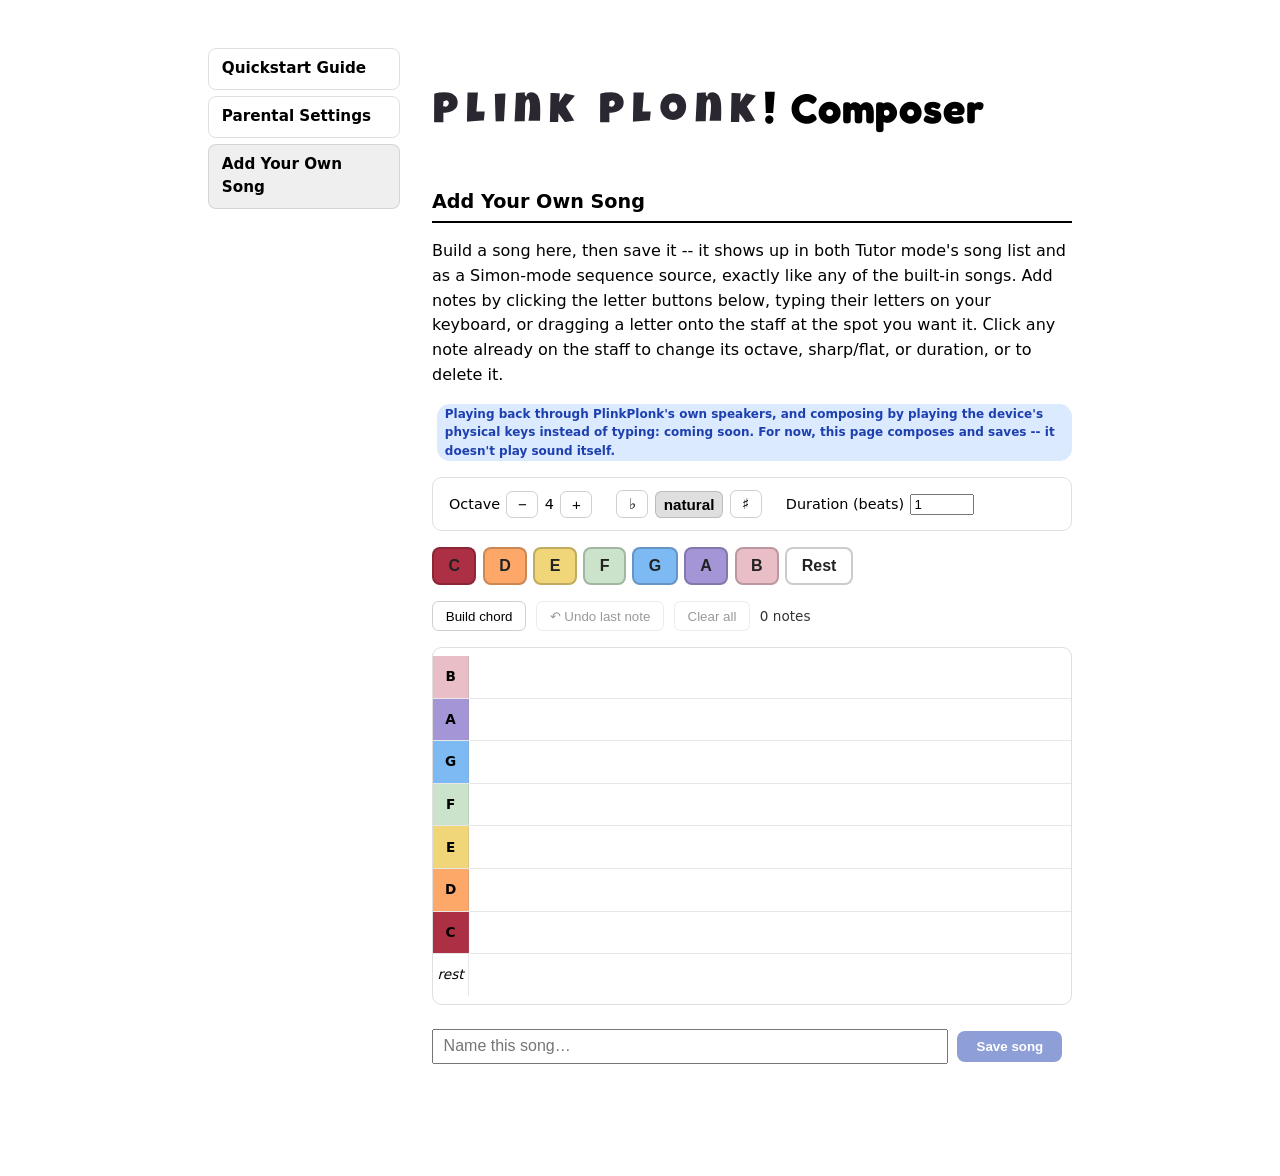
==== commit 087164db: "Wordmark colors: match the composer's actual note-letter buttons The wordmark was using doubled LED-" ====
--- a/web/add-your-own-song.html
+++ b/web/add-your-own-song.html
@@ -10,17 +10,10 @@
 <link rel="stylesheet" href="style.css">
 <style>
   /* Composer-specific styles, kept out of the shared style.css since
-     no other page needs them. Colors below are the KEYCAP hex palette
-     from docs/color-palette.md, not led_ring.py's NOTE_COLORS -- the
-     ring's values are deliberately dim (max channel 88/255) for LED
-     legibility and would read as near-black on a page; the keycap
-     set is "what the letter's physical button actually looks like,"
-     the more natural reference for a screen. Keep both in sync with
-     their respective source-of-truth files if either is retuned. */
-  .letter-colors {
-    --c: #ad2f44; --d: #fda869; --e: #f0d678;
-    --f: #cae3ca; --g: #7dbaf4; --a: #a495d6; --b: #e9bec7;
-  }
+     no other page needs them. The KEYCAP hex palette (--c/--d/etc.,
+     used below by both the palette buttons and the wordmark) now
+     lives on style.css's shared .page rule instead of a
+     composer-only .letter-colors class -- see that rule's comment. */
 
   .composer { margin-top: 1rem; }
 
@@ -249,7 +242,7 @@
 </style>
 </head>
 <body>
-<div class="page letter-colors">
+<div class="page">
 <nav class="site-nav" aria-label="Site sections">
   <a href="index.html">Quickstart Guide</a>
   <a href="parental-settings.html">Parental Settings</a>
@@ -257,7 +250,7 @@
 </nav>
 <div class="content">
 
-<h1 class="composer-title"><span class="wordmark" aria-label="Plink Plonk!"><span style="--letter-color:rgb(176,0,0); --i:2">P</span><span style="--letter-color:rgb(176,30,0); --i:6">l</span><span style="--letter-color:rgb(176,110,0); --i:0">i</span><span style="--letter-color:rgb(0,176,0); --i:3">n</span><span style="--letter-color:rgb(0,0,176); --i:1">k</span> <span style="--letter-color:rgb(80,0,176); --i:5">P</span><span style="--letter-color:rgb(176,0,70); --i:4">l</span><span style="--letter-color:rgb(176,0,0); --i:9">o</span><span style="--letter-color:rgb(176,30,0); --i:8">n</span><span style="--letter-color:rgb(176,110,0); --i:7">k</span>!</span> Composer</h1>
+<h1 class="composer-title"><span class="wordmark" aria-label="Plink Plonk!"><span style="--letter-color:var(--c); --i:2">P</span><span style="--letter-color:var(--d); --i:6">l</span><span style="--letter-color:var(--e); --i:0">i</span><span style="--letter-color:var(--f); --i:3">n</span><span style="--letter-color:var(--g); --i:1">k</span> <span style="--letter-color:var(--a); --i:5">P</span><span style="--letter-color:var(--b); --i:4">l</span><span style="--letter-color:var(--c); --i:9">o</span><span style="--letter-color:var(--d); --i:8">n</span><span style="--letter-color:var(--e); --i:7">k</span>!</span> Composer</h1>
 <h2>Add Your Own Song</h2>
 <p>
   Build a song here, then save it -- it shows up in both Tutor mode's song list and
--- a/web/style.css
+++ b/web/style.css
@@ -45,8 +45,8 @@
 .wordmark {
   font-family: "Luckiest Guy", ui-rounded, "Segoe UI", sans-serif;
   letter-spacing: 0.2em;
-  -webkit-text-stroke: 2pt #fff;
-  text-stroke: 2pt #fff;
+  -webkit-text-stroke: 1.5pt #fff;
+  text-stroke: 1.5pt #fff;
 }
 h2 { font-size: 1.2rem; margin-top: 2.5rem; border-bottom: 2px solid currentColor; padding-bottom: 0.25rem; }
 h3 { font-size: 1rem; margin-top: 1.5rem; }
@@ -78,11 +78,26 @@
 
 /* Site-wide sidebar nav, shared by every page under web/ -- stacks
    above the content on narrow (phone) viewports, becomes a true left
-   sidebar once there's room, per "a side section" request 2026-08-17. */
+   sidebar once there's room, per "a side section" request 2026-08-17.
+
+   Also carries the KEYCAP hex palette (from docs/color-palette.md, not
+   led_ring.py's NOTE_COLORS -- the ring's values are deliberately dim,
+   max channel 88/255, for LED legibility, and would read as
+   near-black on a page; the keycap set is "what the letter's physical
+   button actually looks like," the more natural reference for a
+   screen) -- moved here from the composer page's own <style> 2026-09-05
+   so the wordmark's --letter-color on ALL 3 pages can reference the
+   same var(--c)/var(--d)/etc. the composer's note-letter buttons use,
+   instead of duplicating a second, different set of colors (the
+   wordmark previously used doubled LED-ring RGB values). Keep in sync
+   with docs/color-palette.md if it's ever retuned -- every consumer
+   picks it up automatically since there's only one copy now. */
 .page {
   display: flex;
   flex-direction: column;
   gap: 2rem;
+  --c: #ad2f44; --d: #fda869; --e: #f0d678;
+  --f: #cae3ca; --g: #7dbaf4; --a: #a495d6; --b: #e9bec7;
 }
 .site-nav {
   display: flex;
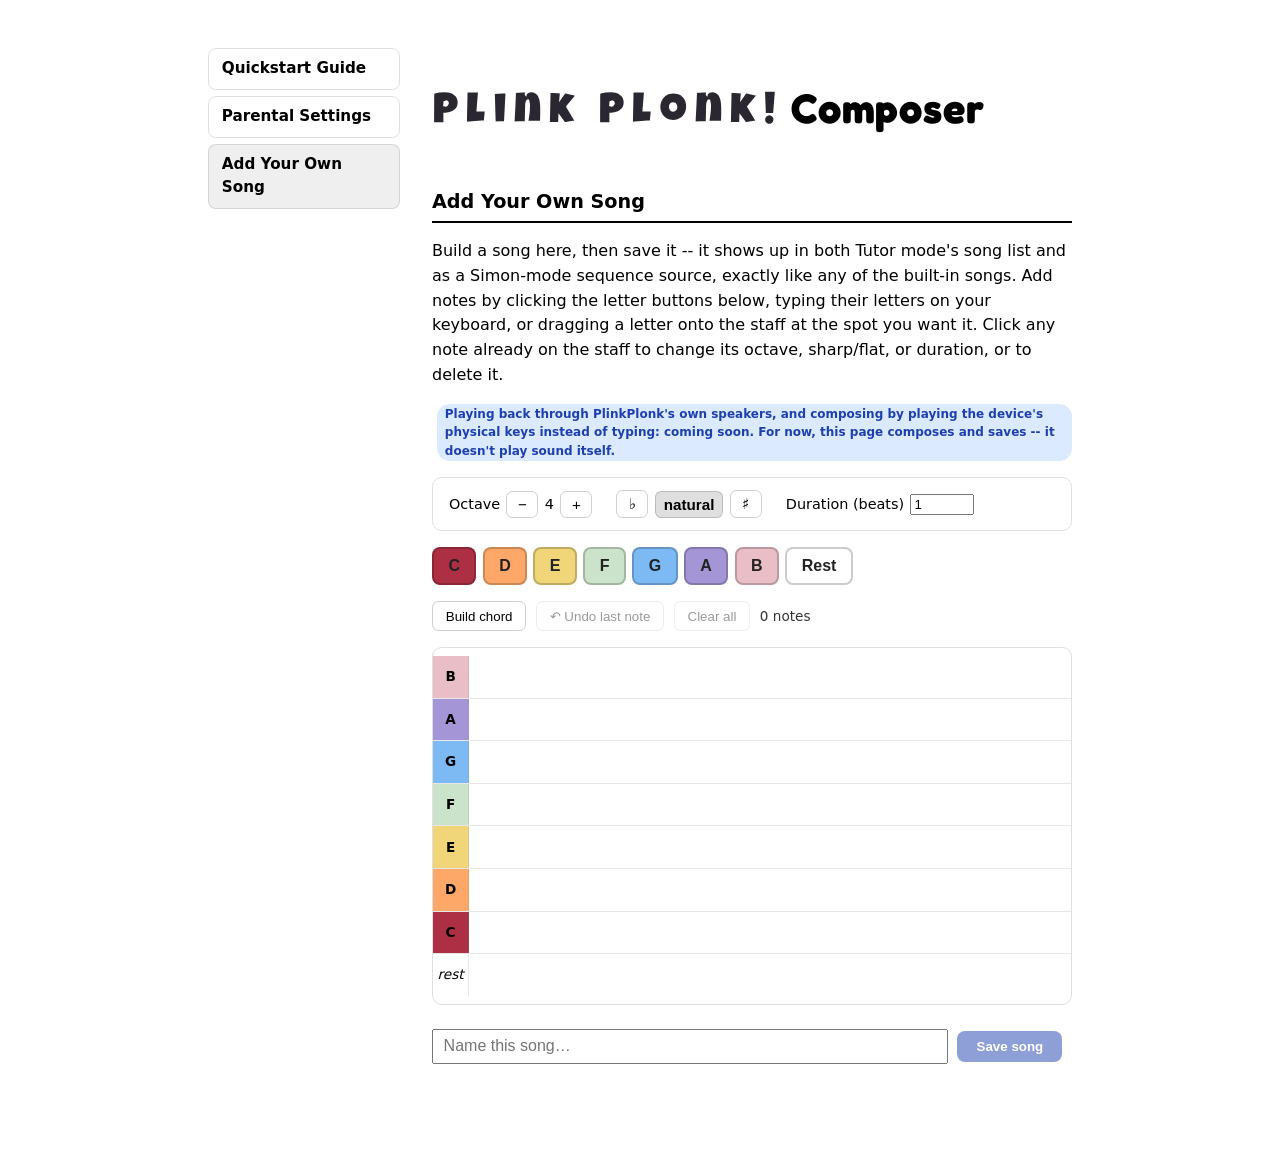
==== commit 74c90787: "Give the wordmark's "!" its own infinite color-cycle Unlike the letters (which land on one note colo" ====
--- a/web/add-your-own-song.html
+++ b/web/add-your-own-song.html
@@ -239,6 +239,28 @@
       color: var(--letter-color);
     }
   }
+  /* The "!" (style.css's .exclaim, shared with the 2 plain pages)
+     cycles forever once running -- held back here until .play, same
+     wait-for-first-gesture gate as the letters, instead of cycling
+     immediately on page load before anything else has happened. */
+  .wordmark:not(.play) .exclaim {
+    animation: none;
+    color: var(--wm-base);
+  }
+  /* Re-asserts style.css's exclaim-cycle at higher specificity than
+     .wordmark.play span above -- without this, that broader "every
+     span" rule (2 classes + an element selector) would silently beat
+     the shared 2-class .wordmark .exclaim rule and give the "!" the
+     letters' colorize-and-hold animation instead of its own cycle. */
+  .wordmark.play .exclaim {
+    animation: exclaim-cycle 4s linear infinite;
+  }
+  @media (prefers-reduced-motion: reduce) {
+    .wordmark.play .exclaim {
+      animation: none;
+      color: var(--f);
+    }
+  }
 </style>
 </head>
 <body>
@@ -250,7 +272,7 @@
 </nav>
 <div class="content">
 
-<h1 class="composer-title"><span class="wordmark" aria-label="Plink Plonk!"><span style="--letter-color:var(--c); --i:2">P</span><span style="--letter-color:var(--d); --i:6">l</span><span style="--letter-color:var(--e); --i:0">i</span><span style="--letter-color:var(--f); --i:3">n</span><span style="--letter-color:var(--g); --i:1">k</span> <span style="--letter-color:var(--a); --i:5">P</span><span style="--letter-color:var(--b); --i:4">l</span><span style="--letter-color:var(--c); --i:9">o</span><span style="--letter-color:var(--d); --i:8">n</span><span style="--letter-color:var(--e); --i:7">k</span>!</span> Composer</h1>
+<h1 class="composer-title"><span class="wordmark" aria-label="Plink Plonk!"><span style="--letter-color:var(--c); --i:2">P</span><span style="--letter-color:var(--d); --i:6">l</span><span style="--letter-color:var(--e); --i:0">i</span><span style="--letter-color:var(--f); --i:3">n</span><span style="--letter-color:var(--g); --i:1">k</span> <span style="--letter-color:var(--a); --i:5">P</span><span style="--letter-color:var(--b); --i:4">l</span><span style="--letter-color:var(--c); --i:9">o</span><span style="--letter-color:var(--d); --i:8">n</span><span style="--letter-color:var(--e); --i:7">k</span><span class="exclaim">!</span></span> Composer</h1>
 <h2>Add Your Own Song</h2>
 <p>
   Build a song here, then save it -- it shows up in both Tutor mode's song list and
--- a/web/style.css
+++ b/web/style.css
@@ -47,6 +47,39 @@
   letter-spacing: 0.2em;
   -webkit-text-stroke: 1.5pt #fff;
   text-stroke: 1.5pt #fff;
+}
+/* The "!"'s own thing -- unlike the letters (which land on one color
+   and hold, see the composer page's own <style> for that half of the
+   design), the exclamation point just keeps cycling through the same
+   7 note colors forever, direct request 2026-09-05. Lives here (not
+   composer-only) so it also applies to the 2 plain pages' static
+   wordmark, which have no animation infrastructure of their own --
+   this one small rule is all they need. The composer page's own
+   <style> adds a gate on top of this so the cycle doesn't start until
+   .play is added (matching the letters' wait-for-first-gesture
+   behavior) -- see that file. prefers-reduced-motion below turns the
+   infinite cycle into the flat fallback color explicitly asked for
+   ("if it can't cycle, we'll use the green shade") -- an unending
+   color-cycling animation is exactly the kind of motion that setting
+   is meant to suppress. */
+@keyframes exclaim-cycle {
+  0%     { color: var(--c); }
+  14.29% { color: var(--d); }
+  28.57% { color: var(--e); }
+  42.86% { color: var(--f); }
+  57.14% { color: var(--g); }
+  71.43% { color: var(--a); }
+  85.71% { color: var(--b); }
+  100%   { color: var(--c); }
+}
+.wordmark .exclaim {
+  animation: exclaim-cycle 4s linear infinite;
+}
+@media (prefers-reduced-motion: reduce) {
+  .wordmark .exclaim {
+    animation: none;
+    color: var(--f);
+  }
 }
 h2 { font-size: 1.2rem; margin-top: 2.5rem; border-bottom: 2px solid currentColor; padding-bottom: 0.25rem; }
 h3 { font-size: 1rem; margin-top: 1.5rem; }
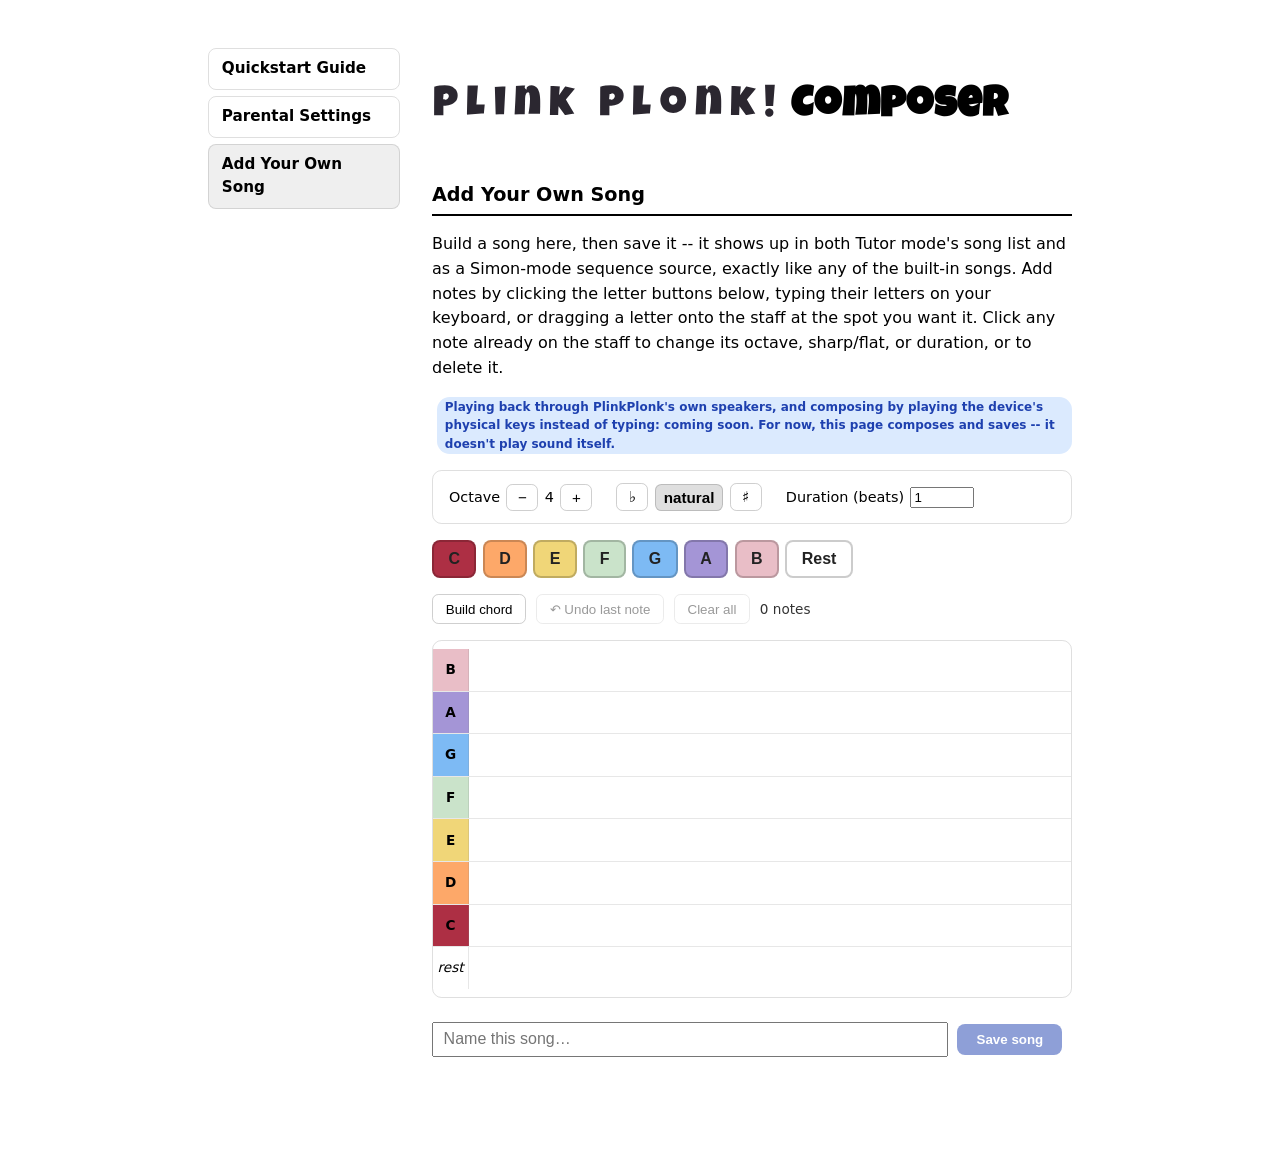
==== commit 654f232c: "Revert to Luckiest Guy; match "Composer" to the wordmark's font OpenDyslexic comparison concluded --" ====
--- a/web/add-your-own-song.html
+++ b/web/add-your-own-song.html
@@ -186,19 +186,22 @@
      in sync there so this page's animated wordmark matches the plain
      "Plink Plonk!" heading on the other 2 pages) -- this class only
      adds the layout this page's heading specifically needs (wordmark
-     + "Composer" as a wrapping flex row). align-items: baseline, not
-     center -- Luckiest Guy (the wordmark) and Fredoka ("Composer")
-     have different font metrics at the same font-size, so centering
-     by box height left "Composer" visibly floating relative to the
-     wordmark; aligning by text baseline instead (direct feedback
-     2026-09-05: "raise the baseline of Composer to match") is the
-     robust fix, not a hand-tuned pixel offset that would need
-     re-tuning if either font's metrics change. */
+     + "Composer" as a wrapping flex row), plus font-family below so
+     "Composer" matches the wordmark's Luckiest Guy instead of the
+     plain Fredoka the bare h1 rule would otherwise give it -- direct
+     request 2026-09-05. align-items: baseline (not center) predates
+     this and was originally needed because Luckiest Guy and Fredoka
+     have different font metrics at the same font-size; now that both
+     words share one font it's no longer strictly required (same-font
+     same-size text centers and baseline-aligns the same way), but
+     baseline is still the more correct choice in general and costs
+     nothing to keep, so it stays rather than reverting to center. */
   .composer-title {
     display: flex;
     align-items: baseline;
     flex-wrap: wrap;
     gap: 0.5rem;
+    font-family: "Luckiest Guy", ui-rounded, "Segoe UI", sans-serif;
   }
   /* Font and outline now come from style.css's shared .wordmark rule
      (kept in sync there so the plain "Plink Plonk!" on the other 2
@@ -272,7 +275,7 @@
 </nav>
 <div class="content">
 
-<h1 class="composer-title"><span class="wordmark" aria-label="Plink Plonk!"><span style="--letter-color:var(--c); --i:2">P</span><span style="--letter-color:var(--d); --i:6">l</span><span style="--letter-color:var(--e); --i:0">i</span><span style="--letter-color:var(--f); --i:3">n</span><span style="--letter-color:var(--g); --i:1">k</span> <span style="--letter-color:var(--a); --i:5">P</span><span style="--letter-color:var(--b); --i:4">l</span><span style="--letter-color:var(--c); --i:9">o</span><span style="--letter-color:var(--d); --i:8">n</span><span style="--letter-color:var(--e); --i:7">k</span><span class="exclaim">!</span></span> Composer</h1>
+<h1 class="composer-title"><span class="wordmark" aria-label="Plink Plonk!"><span style="--letter-color:var(--wm-c); --i:2">P</span><span style="--letter-color:var(--wm-d); --i:6">l</span><span style="--letter-color:var(--wm-e); --i:0">i</span><span style="--letter-color:var(--wm-f); --i:3">n</span><span style="--letter-color:var(--wm-g); --i:1">k</span> <span style="--letter-color:var(--wm-a); --i:5">P</span><span style="--letter-color:var(--wm-b); --i:4">l</span><span style="--letter-color:var(--wm-c); --i:9">o</span><span style="--letter-color:var(--wm-d); --i:8">n</span><span style="--letter-color:var(--wm-e); --i:7">k</span><span class="exclaim">!</span></span> Composer</h1>
 <h2>Add Your Own Song</h2>
 <p>
   Build a song here, then save it -- it shows up in both Tutor mode's song list and
--- a/web/style.css
+++ b/web/style.css
@@ -42,11 +42,26 @@
    surrounding color. text-stroke is a fill-independent outline, so it
    stays constant white through the composer page's color-wave
    animation without needing its own theme handling. */
+/* --wm-c/--wm-d/etc. are a DELIBERATELY DARKER variant of the note
+   letters' colors, for wordmark use only -- NOT the same variables as
+   --c/--d/etc. (defined on .page above), and that's intentional, not
+   an inconsistency with the "match the note buttons" work 2026-09-05.
+   docs/color-palette.md documents --c/--d/etc. as photo-sampled,
+   measured from unit #1's actual physical keycaps -- darkening those
+   directly (direct request 2026-09-05) would also darken the
+   composer's real C/D/E/F/G/A/B buttons (they share that source) and
+   make the CSS stop matching the physical hardware it's meant to
+   represent. The wordmark doesn't have that constraint -- it's
+   decorative, not a reference for real keycap color -- so it gets its
+   own darker set instead, hand-picked to keep the same hue per letter
+   while reading as a richer, more saturated version of it. */
 .wordmark {
   font-family: "Luckiest Guy", ui-rounded, "Segoe UI", sans-serif;
   letter-spacing: 0.2em;
   -webkit-text-stroke: 1.5pt #fff;
   text-stroke: 1.5pt #fff;
+  --wm-c: #7a1f31; --wm-d: #b8651e; --wm-e: #b8910f;
+  --wm-f: #4a7d52; --wm-g: #1f5a94; --wm-a: #5a3f96; --wm-b: #a04a60;
 }
 /* The "!"'s own thing -- unlike the letters (which land on one color
    and hold, see the composer page's own <style> for that half of the
@@ -57,20 +72,29 @@
    this one small rule is all they need. The composer page's own
    <style> adds a gate on top of this so the cycle doesn't start until
    .play is added (matching the letters' wait-for-first-gesture
-   behavior) -- see that file. prefers-reduced-motion below turns the
-   infinite cycle into the flat fallback color explicitly asked for
-   ("if it can't cycle, we'll use the green shade") -- an unending
-   color-cycling animation is exactly the kind of motion that setting
-   is meant to suppress. */
+   behavior) -- see that file.
+
+   Paired same-value keyframe stops (e.g. "0%, 14.2857%" both -wm-c)
+   make each color hold flat across its whole segment, then a second
+   rule at that exact same percentage starts the next color -- an
+   abrupt cut, not a blend, direct feedback 2026-09-05 replacing the
+   original smooth linear interpolation between stops. The loop-back
+   from the last segment's --wm-b to the next iteration's --wm-c at
+   the 100%/0% seam is abrupt for free, with no special-casing needed
+   -- animations don't interpolate across a restart.
+
+   prefers-reduced-motion below turns the infinite cycle into the flat
+   fallback color explicitly asked for ("if it can't cycle, we'll use
+   the green shade") -- an unending animation, abrupt or not, is
+   exactly the kind of motion that setting is meant to suppress. */
 @keyframes exclaim-cycle {
-  0%     { color: var(--c); }
-  14.29% { color: var(--d); }
-  28.57% { color: var(--e); }
-  42.86% { color: var(--f); }
-  57.14% { color: var(--g); }
-  71.43% { color: var(--a); }
-  85.71% { color: var(--b); }
-  100%   { color: var(--c); }
+  0%,     14.2857% { color: var(--wm-c); }
+  14.2857%, 28.5714% { color: var(--wm-d); }
+  28.5714%, 42.8571% { color: var(--wm-e); }
+  42.8571%, 57.1429% { color: var(--wm-f); }
+  57.1429%, 71.4286% { color: var(--wm-g); }
+  71.4286%, 85.7143% { color: var(--wm-a); }
+  85.7143%, 100%     { color: var(--wm-b); }
 }
 .wordmark .exclaim {
   animation: exclaim-cycle 4s linear infinite;
@@ -78,7 +102,7 @@
 @media (prefers-reduced-motion: reduce) {
   .wordmark .exclaim {
     animation: none;
-    color: var(--f);
+    color: var(--wm-f);
   }
 }
 h2 { font-size: 1.2rem; margin-top: 2.5rem; border-bottom: 2px solid currentColor; padding-bottom: 0.25rem; }
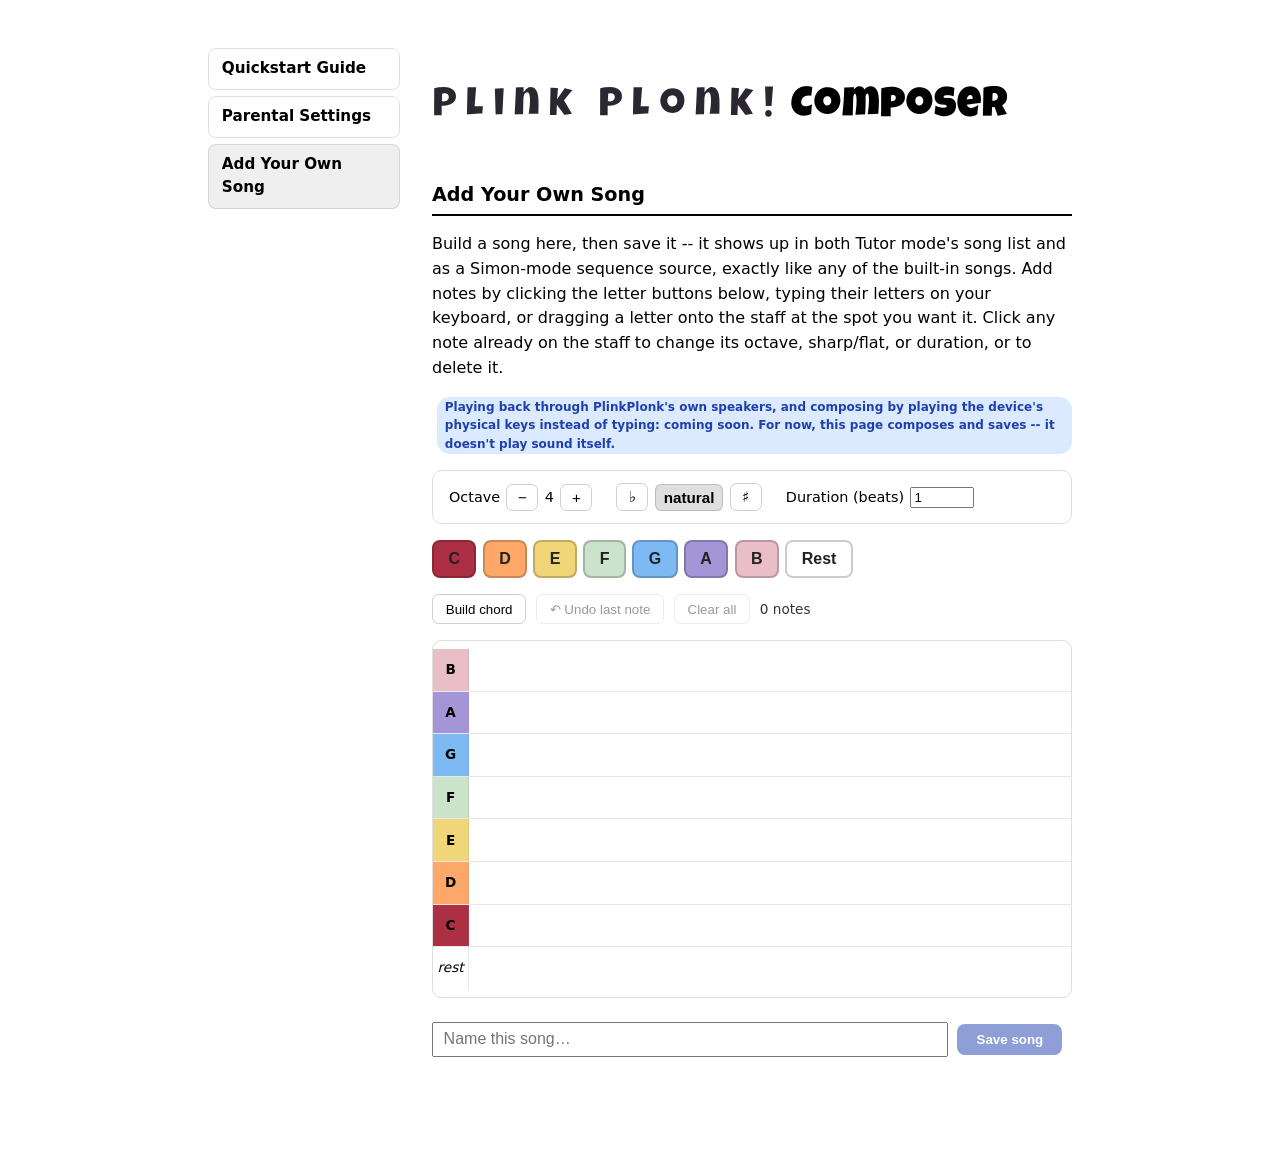
==== commit 2098aec5: "Fix faux-bold puffiness: pin Luckiest Guy to its real weight (400) Google only serves Luckiest Guy a" ====
--- a/web/add-your-own-song.html
+++ b/web/add-your-own-song.html
@@ -186,22 +186,28 @@
      in sync there so this page's animated wordmark matches the plain
      "Plink Plonk!" heading on the other 2 pages) -- this class only
      adds the layout this page's heading specifically needs (wordmark
-     + "Composer" as a wrapping flex row), plus font-family below so
-     "Composer" matches the wordmark's Luckiest Guy instead of the
-     plain Fredoka the bare h1 rule would otherwise give it -- direct
-     request 2026-09-05. align-items: baseline (not center) predates
-     this and was originally needed because Luckiest Guy and Fredoka
-     have different font metrics at the same font-size; now that both
-     words share one font it's no longer strictly required (same-font
-     same-size text centers and baseline-aligns the same way), but
-     baseline is still the more correct choice in general and costs
-     nothing to keep, so it stays rather than reverting to center. */
+     + "Composer" as a wrapping flex row), plus font-family/font-weight
+     below so "Composer" matches the wordmark's Luckiest Guy instead of
+     the plain Fredoka the bare h1 rule would otherwise give it --
+     direct request 2026-09-05. align-items: baseline (not center)
+     predates this and was originally needed because Luckiest Guy and
+     Fredoka have different font metrics at the same font-size; now
+     that both words share one font it's no longer strictly required
+     (same-font same-size text centers and baseline-aligns the same
+     way), but baseline is still the more correct choice in general and
+     costs nothing to keep, so it stays rather than reverting to
+     center. font-weight: 400 overrides the inherited h1 700 -- Google
+     only serves Luckiest Guy at 400, so requesting 700 made browsers
+     synthesize a fake bold, which is what actually caused "Composer"
+     to look "puffier": style.css's .wordmark rule has the identical
+     fix, needed for the exact same reason. */
   .composer-title {
     display: flex;
     align-items: baseline;
     flex-wrap: wrap;
     gap: 0.5rem;
     font-family: "Luckiest Guy", ui-rounded, "Segoe UI", sans-serif;
+    font-weight: 400;
   }
   /* Font and outline now come from style.css's shared .wordmark rule
      (kept in sync there so the plain "Plink Plonk!" on the other 2
--- a/web/style.css
+++ b/web/style.css
@@ -57,6 +57,16 @@
    while reading as a richer, more saturated version of it. */
 .wordmark {
   font-family: "Luckiest Guy", ui-rounded, "Segoe UI", sans-serif;
+  /* Google only ships Luckiest Guy at weight 400 (confirmed via its
+     actual @font-face response) -- the shared h1 rule below requests
+     700, which has no real match, so browsers synthesize a fake bold
+     on top of an already-heavy display face. Overriding back to 400
+     here avoids that distortion; found 2026-09-05 when "Composer"
+     (add-your-own-song.html's .composer-title, same mismatch, no
+     stroke/spacing to mask it) rendered visibly "puffier"/bloated --
+     the wordmark had the identical faux-bold the whole time, just
+     hidden inside its own already-thick stroke + wide tracking. */
+  font-weight: 400;
   letter-spacing: 0.2em;
   -webkit-text-stroke: 1.5pt #fff;
   text-stroke: 1.5pt #fff;
